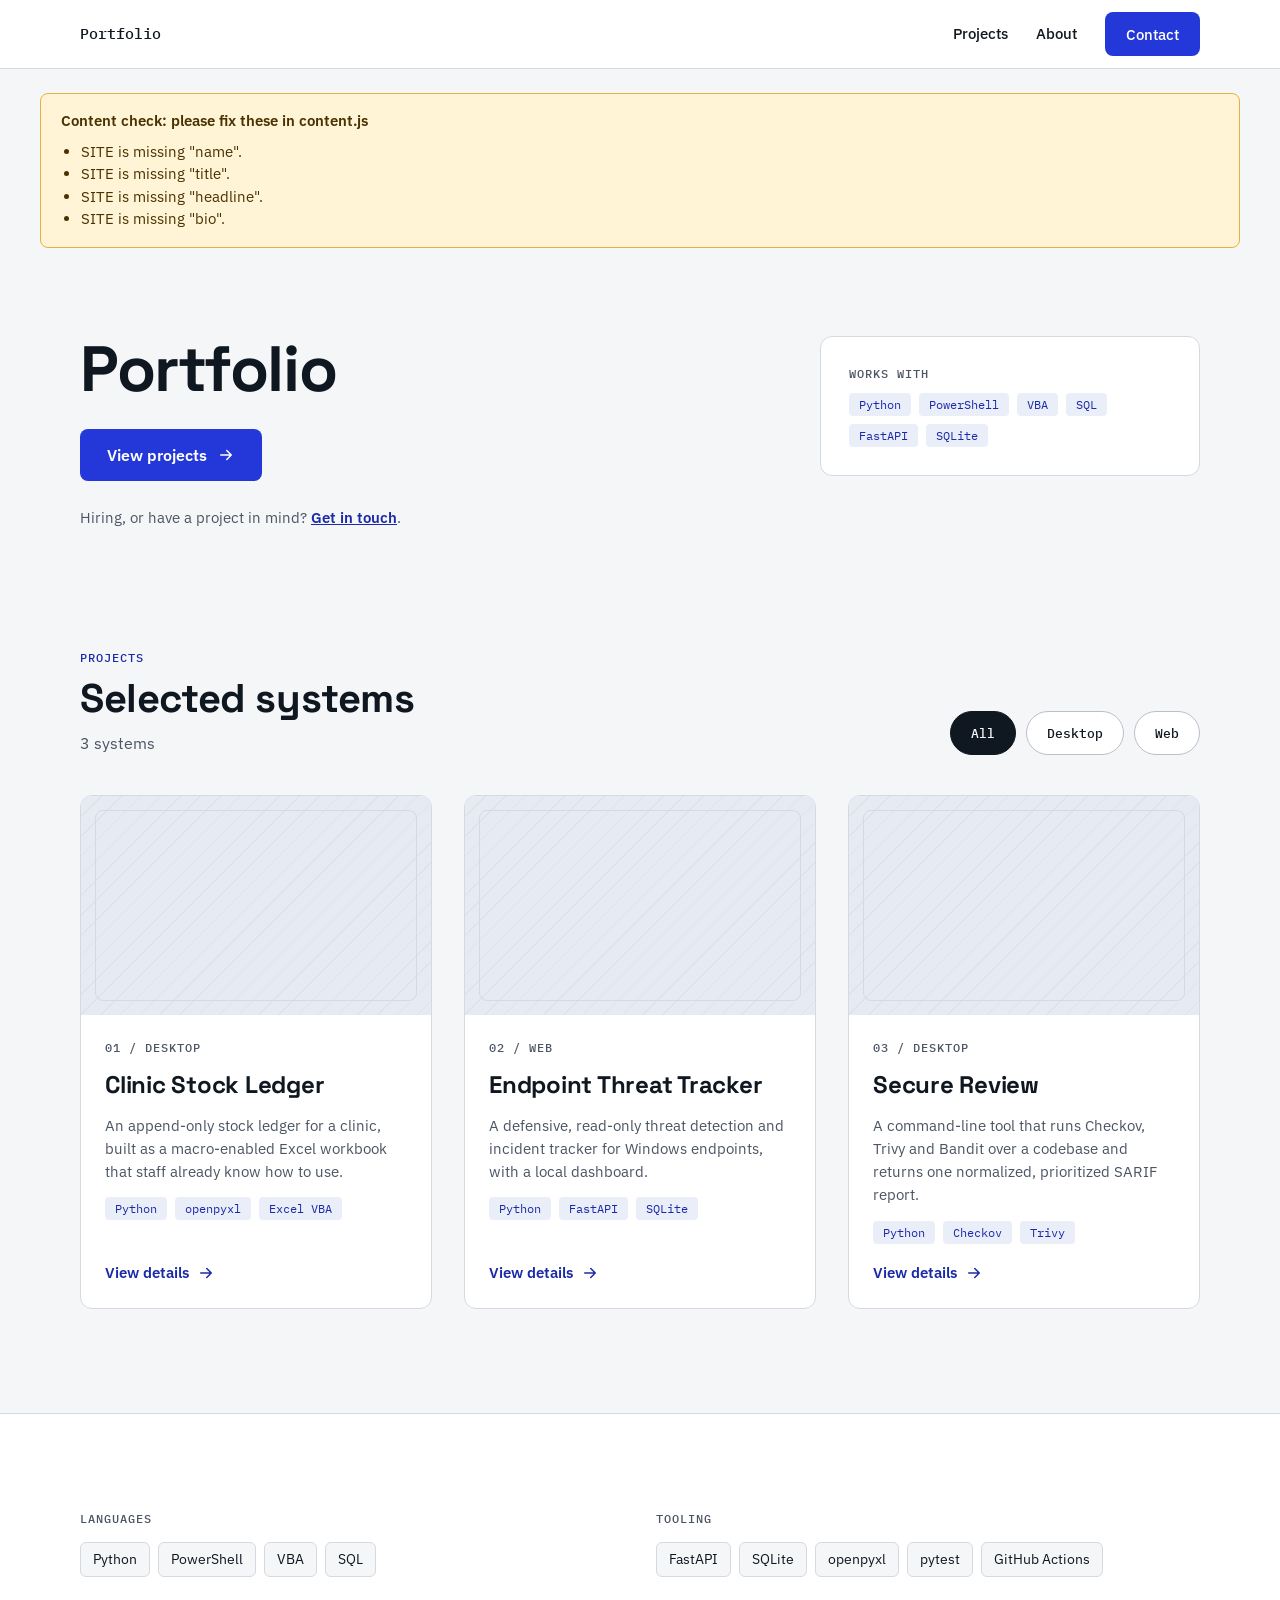
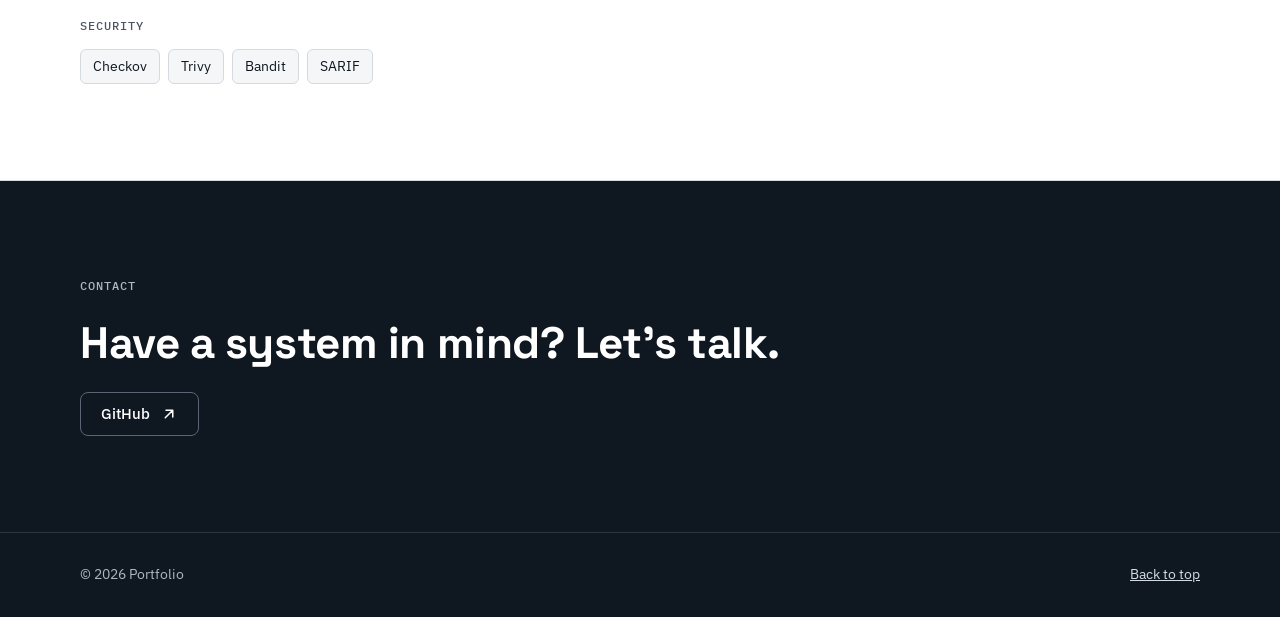
==== index.html @ 81c2e04c "Add portfolio site: plain HTML, CSS and JavaScript The site is a client-rendered shell over beginner" ====
<!doctype html>
<html lang="en">
<head>
<meta charset="utf-8">
<meta name="viewport" content="width=device-width, initial-scale=1">
<!-- The lines between build:meta are rewritten by `node build.js` from content.js
     (title, description, canonical, share tags). Everything else in this file is yours.
     You do not need to edit these by hand unless you never run the build. -->
<!-- build:meta -->
<title>Portfolio</title>
<meta name="description" content="Portfolio of software systems.">
<link rel="canonical" href="https://sketch-debug.github.io/portfolio/">
<meta property="og:type" content="website">
<meta property="og:title" content="Portfolio">
<meta property="og:description" content="Portfolio of software systems.">
<meta property="og:url" content="https://sketch-debug.github.io/portfolio/">
<meta property="og:image" content="https://sketch-debug.github.io/portfolio/images/share.png">
<meta property="og:image:width" content="1200">
<meta property="og:image:height" content="630">
<meta property="og:image:alt" content="Portfolio share image">
<meta name="twitter:card" content="summary_large_image">
<!-- /build:meta -->
<meta name="theme-color" content="#2438D9">

<!-- Favicon: drawn inline as SVG, so there is no extra file to load or lose. -->
<link rel="icon" href="data:image/svg+xml,%3Csvg xmlns='http://www.w3.org/2000/svg' viewBox='0 0 32 32'%3E%3Crect width='32' height='32' rx='7' fill='%230F1720'/%3E%3Crect x='8' y='17' width='4' height='7' rx='1' fill='%232438D9'/%3E%3Crect x='14' y='12' width='4' height='12' rx='1' fill='%23FFFFFF'/%3E%3Crect x='20' y='8' width='4' height='16' rx='1' fill='%235B6CFF'/%3E%3C/svg%3E">

<link rel="preload" href="fonts/ibm-plex-sans.woff2" as="font" type="font/woff2" crossorigin>
<link rel="preload" href="fonts/space-grotesk.woff2" as="font" type="font/woff2" crossorigin>
<link rel="stylesheet" href="fonts.css">
<link rel="stylesheet" href="style.css">
</head>
<body>

<div id="app"></div>

<noscript>
  <div class="fatal">
    <h1>This site needs JavaScript</h1>
    <p>Please turn on JavaScript in your browser to see this portfolio.</p>
  </div>
</noscript>

<!-- If content.js has a typo (a missing comma or quote), show a friendly message instead of a blank page. -->
<script>
window.addEventListener('error', function (e) {
  var file = String(e.filename || '');
  if (file.indexOf('content.js') !== -1) {
    document.getElementById('app').innerHTML =
      '<div class="fatal"><h1>There is a typo in content.js</h1>' +
      '<p>The page could not read your content file. Open content.js and look near the last thing you changed. ' +
      'The usual causes are a missing comma at the end of a line, a missing quote mark, or a quote mark inside your text. ' +
      'See "If something breaks" in README.md.</p>' +
      '<p class="fatal__detail">' + String(e.message || '').replace(/</g, '&lt;') + '</p></div>';
  }
});
</script>

<script src="content.js"></script>
<script src="live.js"></script>
<script src="app.js"></script>
</body>
</html>
---- fonts.css ----
/* The fonts live in the fonts/ folder, so the site loads nothing from Google.
   Files: IBM Plex Sans (variable, 400-600), Space Grotesk (variable, 500-700),
   IBM Plex Mono (400 and 500). All are free (SIL Open Font License).
   URLs are relative to this file, so they also work from projects/<id>/ pages. */

@font-face {
  font-family: 'IBM Plex Sans';
  font-style: normal;
  font-weight: 400 600;
  font-display: swap;
  src: url('fonts/ibm-plex-sans.woff2') format('woff2');
}

@font-face {
  font-family: 'Space Grotesk';
  font-style: normal;
  font-weight: 500 700;
  font-display: swap;
  src: url('fonts/space-grotesk.woff2') format('woff2');
}

@font-face {
  font-family: 'IBM Plex Mono';
  font-style: normal;
  font-weight: 400;
  font-display: swap;
  src: url('fonts/ibm-plex-mono-400.woff2') format('woff2');
}

@font-face {
  font-family: 'IBM Plex Mono';
  font-style: normal;
  font-weight: 500;
  font-display: swap;
  src: url('fonts/ibm-plex-mono-500.woff2') format('woff2');
}
---- style.css ----
/* You do not need to edit this file. Colors and sizes live at the top (":root"). */

:root {
  --bg: #F5F6F8;
  --surface: #FFFFFF;
  --ink: #0F1720;
  --muted: #4B5563;
  --line: #D5D9E0;
  --line-strong: #B9C0CC;
  --tint: #E6EAF3;
  --band: #ECEFF5;
  --chip: #EAEEF9;
  --chip-ink: #1B2AA8;
  --link: #1B2AA8;
  --dark: #0F1720;
  --accent: #2438D9;
  --hatch: rgba(15, 23, 32, .04);
  --ok: #1A7F4B;
  --warn: #B45309;
  --radius: 12px;
  --mono: 'IBM Plex Mono', ui-monospace, 'SF Mono', Consolas, monospace;
  --display: 'Space Grotesk', 'IBM Plex Sans', system-ui, sans-serif;
}

@media (prefers-color-scheme: dark) {
  :root {
    --bg: #0B1118;
    --surface: #131C26;
    --ink: #F2F5F9;
    --muted: #AEB7C4;
    --line: #2B3644;
    --line-strong: #4A586A;
    --tint: #1B2633;
    --band: #101821;
    --chip: #1C2740;
    --chip-ink: #B8C5FF;
    --link: #B8C5FF;
    --dark: #05090E;
    --hatch: rgba(255, 255, 255, .04);
    --ok: #4CC38A;
    --warn: #F0A04B;
  }
}

* { box-sizing: border-box; }
html { scroll-behavior: smooth; }
@media (prefers-reduced-motion: reduce) { html { scroll-behavior: auto; } }

body {
  margin: 0;
  background: var(--bg);
  color: var(--ink);
  font-family: 'IBM Plex Sans', system-ui, -apple-system, 'Segoe UI', Roboto, sans-serif;
  font-size: 16px;
  line-height: 1.5;
  -webkit-font-smoothing: antialiased;
}

img { max-width: 100%; }
h1, h2, h3, p, figure, blockquote { margin: 0; }
/* A long unbroken name (a repo slug, a tool title) must wrap instead of pushing
   the page sideways on a phone. Same reason .email and .tile strong do this. */
h1, h2, h3, .card h3 { overflow-wrap: anywhere; }
a { color: var(--link); }
main:focus { outline: none; }
:focus-visible { outline: 3px solid var(--accent); outline-offset: 3px; border-radius: 4px; }
/* On the dark page the indigo ring is only 2.4:1 against the background, so it is
   easy to lose. The lighter link colour is 11:1 there and still on-brand. */
@media (prefers-color-scheme: dark) { :focus-visible { outline-color: var(--link); } }

.wrap { max-width: 1200px; margin: 0 auto; padding-left: 40px; padding-right: 40px; width: 100%; }
.muted { color: var(--muted); }

.label {
  font-family: var(--mono);
  font-size: 12px;
  font-weight: 500;
  letter-spacing: 0.08em;
  text-transform: uppercase;
  color: var(--muted);
}
.label--accent { color: var(--link); }

.skip {
  position: absolute; left: -9999px; top: 8px;
  background: var(--surface); color: var(--ink); padding: 10px 16px; border-radius: 8px; z-index: 100;
}
.skip:focus { left: 8px; }

/* ---------- Buttons ---------- */
.btn {
  display: inline-flex; align-items: center; justify-content: center; gap: 10px;
  min-height: 52px; padding: 0 26px;
  font: 600 16px 'IBM Plex Sans', system-ui, sans-serif;
  border: 1px solid transparent; border-radius: 8px;
  text-decoration: none; cursor: pointer;
}
.btn--primary { background: var(--accent); color: #FFFFFF; }
.btn--primary:hover { filter: brightness(1.12); }
.btn--secondary { background: var(--surface); color: var(--ink); border-color: var(--line-strong); }
.btn--secondary:hover { border-color: var(--ink); }
.btn--sm { min-height: 44px; padding: 0 20px; font-size: 15px; font-weight: 500; }
.btn--white { background: #FFFFFF; color: #0F1720; }
.btn--white:hover { background: #E6EAF3; }
.btn--outline-dark { background: transparent; color: #FFFFFF; border-color: #5A6677; min-height: 44px; font-size: 15px; font-weight: 500; padding: 0 20px; }
.btn--outline-dark:hover { border-color: #FFFFFF; }
.btn.is-disabled { opacity: 0.55; cursor: not-allowed; border-style: dashed; border-color: var(--line-strong); background: transparent; color: var(--muted); }
.btn--outline-dark.is-disabled { color: #AEB7C4; border-color: #5A6677; }

/* ---------- Header ---------- */
.site-header { position: sticky; top: 0; z-index: 20; background: var(--surface); border-bottom: 1px solid var(--line); }
.bar { display: flex; align-items: center; justify-content: space-between; gap: 16px; padding-top: 12px; padding-bottom: 12px; position: relative; }
.brand {
  display: inline-flex; align-items: center; min-height: 44px;
  font-family: var(--mono); font-weight: 500; font-size: 15px; color: var(--ink); text-decoration: none;
}
#site-nav { display: flex; align-items: center; gap: 28px; }
.nav-link { display: inline-flex; align-items: center; gap: 8px; min-height: 44px; font-size: 15px; font-weight: 500; color: var(--ink); text-decoration: none; }
.nav-link:hover { color: var(--link); }
.menu-btn {
  display: none; align-items: center; justify-content: center;
  width: 44px; height: 44px; background: var(--surface); color: var(--ink);
  border: 1px solid var(--line-strong); border-radius: 8px; cursor: pointer;
}

/* ---------- Hero ---------- */
.hero { display: flex; flex-wrap: wrap; align-items: center; gap: 56px; padding-top: 88px; padding-bottom: 96px; }
.hero__text { flex: 1 1 520px; min-width: 0; display: flex; flex-direction: column; gap: 26px; }
.eyebrow { font-family: var(--mono); font-size: 13px; font-weight: 500; letter-spacing: 0.08em; text-transform: uppercase; color: var(--link); }
.hero h1 { font-family: var(--display); font-weight: 700; font-size: clamp(38px, 6vw, 64px); line-height: 1.05; letter-spacing: -0.02em; }
.lead { max-width: 580px; font-size: 19px; line-height: 1.55; color: var(--muted); }
.actions { display: flex; flex-wrap: wrap; gap: 14px; }
.reply { font-size: 15px; color: var(--muted); }
.reply a { font-weight: 600; }
.avail { display: inline-flex; align-items: center; gap: 10px; align-self: flex-start; padding: 8px 14px; font-size: 14px; font-weight: 500; background: var(--surface); border: 1px solid var(--line); border-radius: 999px; }
.dot { width: 8px; height: 8px; border-radius: 50%; background: var(--muted); display: inline-block; flex: none; }
.dot--ok { background: var(--ok); }
.dot--warn { background: var(--warn); }
.hero__photo { flex: 1 1 320px; max-width: 440px; }
.hero__photo img { width: 100%; height: auto; display: block; border-radius: 16px; border: 1px solid var(--line); }

/* ---------- Sections ---------- */
.section { padding-top: 24px; padding-bottom: 104px; display: flex; flex-direction: column; gap: 40px; scroll-margin-top: 72px; }
.section__head { display: flex; flex-wrap: wrap; align-items: flex-end; justify-content: space-between; gap: 24px; }
.section__title { display: flex; flex-direction: column; gap: 10px; }
h2.big { font-family: var(--display); font-weight: 700; font-size: 40px; letter-spacing: -0.01em; line-height: 1.1; }

.filters { display: flex; flex-wrap: wrap; gap: 10px; }
.chip {
  min-height: 44px; padding: 0 20px;
  font: 500 13px var(--mono); color: var(--ink); background: var(--surface);
  border: 1px solid var(--line-strong); border-radius: 999px; cursor: pointer;
}
.chip:hover { border-color: var(--ink); }
.chip[aria-pressed="true"] { color: var(--bg); background: var(--ink); border-color: var(--ink); }

/* ---------- Cards ---------- */
.grid { display: grid; grid-template-columns: repeat(auto-fill, minmax(320px, 1fr)); gap: 32px; }
.card {
  display: flex; flex-direction: column; background: var(--surface);
  border: 1px solid var(--line); border-radius: var(--radius); overflow: hidden;
  color: inherit; text-decoration: none;
  transition: transform .15s ease, box-shadow .15s ease, border-color .15s ease;
}
.card:hover { border-color: var(--line-strong); transform: translateY(-3px); box-shadow: 0 10px 28px rgba(15, 23, 32, .10); }
@media (prefers-reduced-motion: reduce) { .card, .card:hover { transition: none; transform: none; } }
.card__body { display: flex; flex-direction: column; gap: 14px; padding: 24px; flex: 1; }
.card__meta { display: flex; align-items: center; justify-content: space-between; gap: 12px; }
.card h3 { font-family: var(--display); font-weight: 700; font-size: 24px; letter-spacing: -0.01em; line-height: 1.2; }
.card p { font-size: 15px; line-height: 1.55; color: var(--muted); }
.more { display: inline-flex; align-items: center; gap: 8px; margin-top: auto; padding-top: 4px; font-size: 15px; font-weight: 600; color: var(--link); }

.shot { position: relative; aspect-ratio: 16 / 10; background: var(--tint); overflow: hidden; display: flex; align-items: center; justify-content: center; }
.shot img { width: 100%; height: 100%; object-fit: cover; display: block; transition: transform .45s ease; }
.card:hover .shot img { transform: scale(1.03); }
@media (prefers-reduced-motion: reduce) { .shot img, .card:hover .shot img { transition: none; transform: none; } }

/* No picture yet: a quiet frame instead of an empty hole. The [ADD SCREENSHOT] prompt
   inside it only appears on your own computer (see shot() in app.js). */
.shot--empty { background-image: repeating-linear-gradient(135deg, var(--hatch) 0 1px, transparent 1px 14px); }
.shot--empty::after { content: ""; position: absolute; inset: 14px; border: 1px solid var(--line); border-radius: 8px; pointer-events: none; }
.shot__label { display: none; position: relative; padding: 7px 12px; font: 500 11px var(--mono); letter-spacing: .1em; text-transform: uppercase; color: var(--muted); background: var(--surface); border: 1px dashed var(--line-strong); border-radius: 6px; }
.shot--empty .shot__label { display: flex; }
.shot--round { border-radius: 16px; border: 1px solid var(--line); }

.status { display: inline-flex; align-items: center; gap: 8px; font-size: 13px; font-weight: 500; }
.tags { display: flex; flex-wrap: wrap; gap: 8px; }
.tag { padding: 4px 10px; font: 400 12px var(--mono); color: var(--chip-ink); background: var(--chip); border-radius: 4px; }
/* Live repository line. Filled in by live.js from GitHub; hidden while empty, so a
   private or unreachable repo leaves no gap and no broken text. */
.live { margin: 10px 0 0; font: 400 12px var(--mono); letter-spacing: .02em; color: var(--muted); }
.live:empty { display: none; }
/* "Source on GitHub" hides itself when GitHub reports the repository as private
   or deleted. live.js removes the attribute again once the repo is readable. */
[data-github-link][hidden] { display: none; }
.facts { display: flex; flex-direction: column; gap: 12px; padding: 14px 16px; background: var(--bg); border-radius: 8px; }
.facts div { display: flex; flex-direction: column; gap: 4px; }
.fact { font-size: 15px; font-weight: 500; line-height: 1.45; color: var(--ink); }
.fact--muted { font-size: 14px; font-weight: 400; color: var(--muted); }

.empty { padding: 40px; text-align: center; color: var(--muted); border: 1px dashed var(--line-strong); border-radius: var(--radius); }

/* ---------- Proof ---------- */
.band { background: var(--band); border-top: 1px solid var(--line); }
.band .section { padding-top: 96px; padding-bottom: 96px; }
.quotes { display: flex; flex-wrap: wrap; gap: 24px; }
.quote { flex: 1 1 300px; display: flex; flex-direction: column; justify-content: space-between; gap: 24px; padding: 28px; background: var(--surface); border: 1px solid var(--line); border-radius: var(--radius); }
.quote blockquote { font-size: 17px; line-height: 1.6; }
.quote figcaption { display: flex; flex-direction: column; gap: 2px; }
.quote figcaption strong { font-size: 15px; }
.quote figcaption span { font-size: 14px; color: var(--muted); }
.pills { display: flex; flex-wrap: wrap; align-items: center; gap: 12px; }
.pill { padding: 8px 16px; font: 400 13px var(--mono); background: var(--surface); border: 1px solid var(--line-strong); border-radius: 999px; }

/* ---------- About ---------- */
.about { background: var(--surface); border-top: 1px solid var(--line); border-bottom: 1px solid var(--line); }
.about .section { padding-top: 96px; padding-bottom: 96px; flex-direction: row; flex-wrap: wrap; gap: 64px; }
.about__text { flex: 1 1 340px; min-width: 0; display: flex; flex-direction: column; gap: 20px; }
.about__text p.body { font-size: 17px; line-height: 1.65; color: var(--muted); }
.skills { flex: 1.4 1 480px; min-width: 0; display: grid; grid-template-columns: repeat(2, minmax(0, 1fr)); gap: 40px 32px; align-content: start; }
.skillgroup { display: flex; flex-direction: column; gap: 14px; }
.skillgroup div { display: flex; flex-wrap: wrap; gap: 8px; }
.skill { padding: 6px 12px; font-size: 14px; background: var(--bg); border: 1px solid var(--line); border-radius: 6px; }

/* ---------- Contact ---------- */
.contact { background: var(--dark); color: #FFFFFF; scroll-margin-top: 72px; }
/* The nav scrolls to these ids, which sit on the outer band: without this the band's
   top lands under the sticky header and its first line is hidden. */
#projects, #proof, #about, #contact, #main { scroll-margin-top: 72px; }
.contact .wrap { padding-top: 96px; padding-bottom: 96px; display: flex; flex-wrap: wrap; gap: 64px; }
.contact__text { flex: 1 1 380px; min-width: 0; display: flex; flex-direction: column; gap: 24px; }
.contact h2 { font-family: var(--display); font-weight: 700; font-size: 44px; line-height: 1.1; letter-spacing: -0.01em; }
.contact .label { color: #AEB7C4; }
.contact a { color: #FFFFFF; }
.contact :focus-visible { outline-color: #FFFFFF; }
.email { font: 400 20px var(--mono); color: #FFFFFF; overflow-wrap: anywhere; }
.contact__links { display: flex; flex-wrap: wrap; gap: 12px; }
.contact__note { font-size: 15px; color: #D5DBE4; }
.form { flex: 1 1 400px; min-width: 0; display: flex; flex-direction: column; gap: 20px; padding: 32px; background: #18222E; border: 1px solid #2B3644; border-radius: var(--radius); }
.form div { display: flex; flex-direction: column; gap: 8px; }
.form label { font-size: 14px; font-weight: 500; color: #D5DBE4; }
.form input, .form textarea { font: 400 16px 'IBM Plex Sans', system-ui, sans-serif; color: #FFFFFF; background: #0F1720; border: 1px solid #5A6677; border-radius: 8px; padding: 12px 14px; }
.form input { height: 48px; }
.form textarea { resize: vertical; }
.trap { position: absolute; left: -9999px; width: 1px; height: 1px; overflow: hidden; }
.form__done { padding: 10px 0; font-size: 17px; font-weight: 500; color: #FFFFFF; }
.form__note { font-size: 15px; color: #D5DBE4; }
.form__error { font-size: 15px; color: #FFC9B8; }
.form__error a { color: #FFFFFF; }

.footer { background: var(--dark); border-top: 1px solid #2B3644; color: #AEB7C4; font-size: 14px; }
.footer .wrap { display: flex; flex-wrap: wrap; align-items: center; justify-content: space-between; gap: 16px; padding-top: 20px; padding-bottom: 20px; }
.footer a { color: #D5DBE4; display: inline-flex; align-items: center; min-height: 44px; }

/* ---------- Hero side card (used when there is no photo) ---------- */
.hero__side { flex: 0 1 380px; max-width: 420px; min-width: 0; align-self: flex-start; }
.hero__card { gap: 22px; border-color: var(--line-strong); }
.hero__card > div { display: flex; flex-direction: column; gap: 10px; }
.hero__avail { display: flex; align-items: center; gap: 10px; font-size: 15px; font-weight: 500; }

/* ---------- Project page ---------- */
.project { padding-top: 32px; padding-bottom: 96px; display: flex; flex-direction: column; gap: 32px; }
.crumb { display: inline-flex; align-items: center; gap: 8px; align-self: flex-start; min-height: 44px; font-size: 15px; font-weight: 500; color: var(--link); text-decoration: none; }
.pagehead { display: flex; flex-wrap: wrap; align-items: flex-end; justify-content: space-between; gap: 32px; }
.pagehead__text { flex: 1 1 520px; min-width: 0; display: flex; flex-direction: column; gap: 18px; }
.pagehead__meta { display: flex; align-items: center; gap: 16px; }
.pagehead h1 { font-family: var(--display); font-weight: 700; font-size: clamp(34px, 5.5vw, 56px); line-height: 1.05; letter-spacing: -0.02em; }
.pagehead .lead { font-size: 20px; max-width: 660px; }
.strip { display: flex; flex-wrap: wrap; background: var(--surface); border: 1px solid var(--line); border-radius: var(--radius); }
.strip { align-self: flex-start; }
.strip div { flex: 1 1 200px; display: flex; flex-direction: column; gap: 6px; padding: 22px 28px; }
.strip div:only-child { flex: 0 0 auto; }
.strip span.v { font-size: 16px; font-weight: 500; }
.glance { display: flex; flex-direction: column; gap: 16px; }
.glance__row { display: flex; flex-wrap: wrap; gap: 20px; }
.glance__item { flex: 1 1 260px; display: flex; flex-direction: column; gap: 10px; padding: 24px 28px; background: var(--surface); border: 1px solid var(--line); border-radius: var(--radius); }
.glance__item p { font-size: 17px; line-height: 1.5; }
.glance__item--result { background: var(--chip); border-color: var(--line-strong); }
.glance__item--result p { font-weight: 500; }
.layout { display: flex; flex-wrap: wrap; align-items: flex-start; gap: 64px; padding-top: 40px; }
.layout__main { flex: 1 1 600px; min-width: 0; display: flex; flex-direction: column; gap: 64px; }
.layout__side { flex: 1 1 300px; max-width: 380px; min-width: 0; }
.block { display: flex; flex-direction: column; gap: 24px; }
.block h2 { font-family: var(--display); font-weight: 700; font-size: 30px; letter-spacing: -0.01em; }
.features { display: flex; flex-direction: column; }
.feature { display: flex; gap: 24px; padding: 22px 0; border-top: 1px solid var(--line); }
.feature:last-child { border-bottom: 1px solid var(--line); }
.feature .num { padding-top: 3px; font: 500 14px var(--mono); color: var(--link); }
.feature h3 { font-size: 19px; font-weight: 600; }
.feature p { margin-top: 6px; font-size: 16px; line-height: 1.55; color: var(--muted); }
.pairs { display: flex; flex-direction: column; gap: 20px; }
.pair { display: flex; flex-wrap: wrap; gap: 20px; }
.pair div { flex: 1 1 280px; display: flex; flex-direction: column; gap: 12px; padding: 28px; background: var(--surface); border: 1px solid var(--line); border-radius: var(--radius); }
.pair p { font-size: 16px; line-height: 1.6; }
.tiles { display: flex; flex-wrap: wrap; gap: 20px; }
.tile { flex: 1 1 160px; display: flex; flex-direction: column; gap: 8px; padding: 24px; background: var(--surface); border: 1px solid var(--line); border-radius: var(--radius); }
.tile strong { font: 500 32px var(--mono); overflow-wrap: anywhere; }
.tile span { font-size: 14px; line-height: 1.4; color: var(--muted); }
.gallery { display: grid; grid-template-columns: repeat(auto-fill, minmax(260px, 1fr)); gap: 20px; }
.gallery .shot { border-radius: 10px; border: 1px solid var(--line); }
.sidecard { display: flex; flex-direction: column; gap: 14px; padding: 28px; background: var(--surface); border: 1px solid var(--line); border-radius: var(--radius); }
.cta { background: var(--dark); color: #FFFFFF; }
.cta .wrap { padding-top: 64px; padding-bottom: 64px; display: flex; flex-wrap: wrap; align-items: center; justify-content: space-between; align-content: center; gap: 32px; }
.cta .wrap > div { flex: 1 1 420px; display: flex; flex-direction: column; gap: 12px; }
.cta h2 { font-family: var(--display); font-weight: 700; font-size: 36px; line-height: 1.1; letter-spacing: -0.01em; }
.cta p { font-size: 17px; line-height: 1.55; color: #D5DBE4; }
.next { background: var(--surface); border-top: 1px solid var(--line); }
.next .wrap { padding-top: 56px; padding-bottom: 56px; }
.next a { display: flex; flex-wrap: wrap; align-items: center; justify-content: space-between; gap: 16px; padding: 28px 32px; background: var(--bg); border: 1px solid var(--line); border-radius: var(--radius); color: var(--ink); text-decoration: none; }
.next a:hover { border-color: var(--line-strong); }
.next strong { display: block; margin-top: 6px; font-family: var(--display); font-size: 26px; }
.pager { display: grid; grid-template-columns: repeat(auto-fit, minmax(240px, 1fr)); gap: 16px; }
.pager a { display: flex; flex-wrap: wrap; align-items: center; justify-content: space-between; gap: 12px; padding: 24px 26px; background: var(--bg); border: 1px solid var(--line); border-radius: var(--radius); color: var(--ink); text-decoration: none; }
.pager a:hover { border-color: var(--line-strong); }
.pager strong { display: block; margin-top: 6px; font-family: var(--display); font-size: 22px; line-height: 1.2; }
.pager .pager--next { text-align: right; }
.pager .pager--next svg { margin-left: auto; }
.copybtn { display: inline-flex; align-items: center; justify-content: center; gap: 8px; min-height: 44px; padding: 0 18px; font: 500 14px var(--mono); color: var(--ink); background: var(--surface); border: 1px solid var(--line-strong); border-radius: 8px; cursor: pointer; }
.copybtn:hover { border-color: var(--ink); }
.copybtn[data-copied="true"] { color: var(--ok); border-color: var(--ok); }

/* ---------- Messages ---------- */
.sr-only { position: absolute; width: 1px; height: 1px; padding: 0; margin: -1px; overflow: hidden; clip: rect(0 0 0 0); white-space: nowrap; border: 0; }

/* Only shown by app.js on file:// or localhost. Never on the live site. */
.devbar { width: calc(100% - 80px); max-width: 1200px; margin: 16px auto 0; padding: 12px 18px; display: flex; flex-wrap: wrap; align-items: baseline; gap: 4px 10px; font: 400 13px var(--mono); color: var(--ink); background: var(--tint); border: 1px dashed var(--line-strong); border-radius: 8px; }
.devbar strong { font-weight: 500; }
.devbar span { color: var(--muted); }

.check { margin: 24px auto 0; max-width: 1200px; padding: 16px 20px; font-size: 15px; background: #FFF4D6; color: #4A3200; border: 1px solid #E3B341; border-radius: 8px; width: calc(100% - 80px); }
.check ul { margin: 8px 0 0; padding-left: 20px; }
.fatal { max-width: 640px; margin: 80px auto; padding: 0 24px; display: flex; flex-direction: column; gap: 16px; font-family: system-ui, sans-serif; }
.fatal h1 { font-size: 28px; }
.fatal__detail { font-family: monospace; font-size: 13px; color: #6B7280; }

/* ---------- Phones and small screens ---------- */
@media (max-width: 760px) {
  .wrap { padding-left: 20px; padding-right: 20px; }
  .check { width: calc(100% - 40px); }
  .devbar { width: calc(100% - 40px); }
  .menu-btn { display: inline-flex; }
  #site-nav {
    display: none; position: absolute; top: 100%; left: 0; right: 0;
    flex-direction: column; align-items: stretch; gap: 0;
    padding: 4px 20px 20px; background: var(--surface); border-bottom: 1px solid var(--line);
  }
  .site-header.is-open #site-nav { display: flex; }
  #site-nav .nav-link { min-height: 52px; font-size: 17px; border-bottom: 1px solid var(--line); }
  #site-nav .btn { margin-top: 16px; min-height: 52px; font-size: 16px; font-weight: 600; }
  .hero { padding-top: 40px; padding-bottom: 48px; gap: 36px; }
  .lead { font-size: 17px; }
  .actions .btn { flex: 1 1 100%; }
  .section { padding-bottom: 56px; gap: 24px; }
  h2.big { font-size: 30px; }
  .band .section, .about .section { padding-top: 56px; padding-bottom: 56px; }
  .about .section { gap: 40px; }
  .contact .wrap { padding-top: 56px; padding-bottom: 56px; gap: 40px; }
  .contact h2 { font-size: 32px; }
  .form { padding: 24px; }
  .layout { gap: 40px; padding-top: 24px; }
  .layout__main { gap: 48px; }
  .filters { flex-wrap: nowrap; overflow-x: auto; padding-bottom: 4px; width: 100%; }
  .chip { flex: none; }
  .grid { grid-template-columns: minmax(0, 1fr); }
  .skills { gap: 32px 20px; }
  .cta .wrap { padding-top: 48px; padding-bottom: 48px; }
  .cta h2 { font-size: 28px; }
  .hero__side { flex: 1 1 100%; max-width: none; }
  .pager { grid-template-columns: minmax(0, 1fr); }
  .pager .pager--next { text-align: left; }
}

/* ---------- Printing (paper or Save as PDF) ---------- */
@media print {
  /* Paper is white whatever the screen is set to, so the dark-mode colours must
     not survive into print: light grey text on white would be near invisible. */
  :root {
    --bg: #FFFFFF; --surface: #FFFFFF; --band: #FFFFFF; --tint: #FFFFFF; --chip: #FFFFFF;
    --ink: #000000; --muted: #333333; --link: #000000; --chip-ink: #000000;
    --line: #999999; --line-strong: #666666; --ok: #1A7F4B; --warn: #B45309;
  }
  body { background: #FFFFFF; color: #000000; font-size: 12pt; }
  .site-header, .skip, .devbar, .check, .filters, .form, .copybtn, .actions, .cta, .next, .pager,
  .menu-btn, .footer a, .shot__label, .reply { display: none !important; }
  .hero { padding-top: 0; padding-bottom: 24px; gap: 24px; }
  .hero h1 { font-size: 26pt; }
  .section, .band .section, .about .section { padding-top: 16px; padding-bottom: 16px; gap: 16px; }
  .contact, .footer { background: #FFFFFF; color: #000000; border-top: 1px solid #999999; }
  .contact h2, .contact .label, .contact a, .email, .footer, .footer a { color: #000000; }
  .contact .wrap { padding-top: 16px; padding-bottom: 16px; gap: 16px; }
  .card, .quote, .glance__item, .pair div, .tile, .sidecard, .strip, .pager a {
    border: 1px solid #999999; box-shadow: none; break-inside: avoid; page-break-inside: avoid;
  }
  .card:hover { transform: none; }
  .grid { grid-template-columns: repeat(2, minmax(0, 1fr)); gap: 12px; }
  .block, .feature { break-inside: avoid; page-break-inside: avoid; }
  a[href^="http"]::after { content: " (" attr(href) ")"; font-size: 9pt; color: #333333; }
  .brand::after, .crumb::after { content: none; }
}
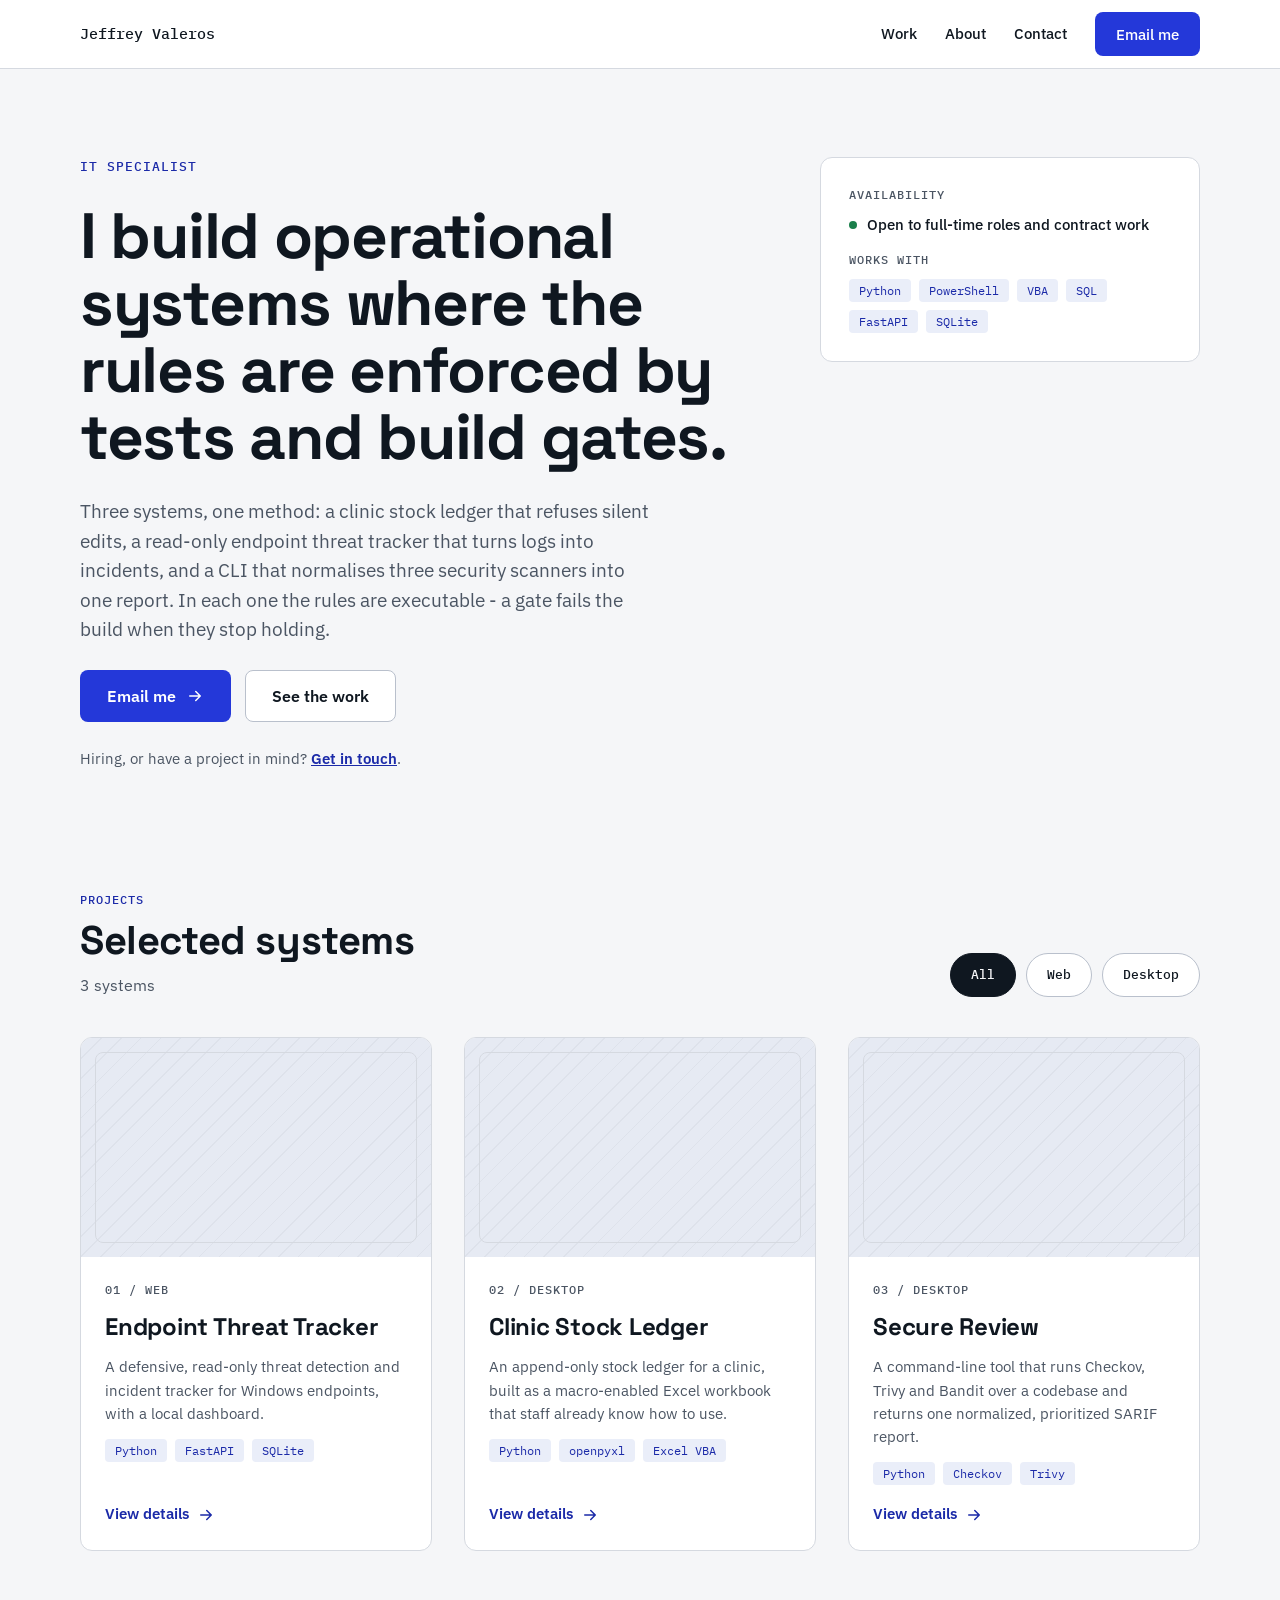
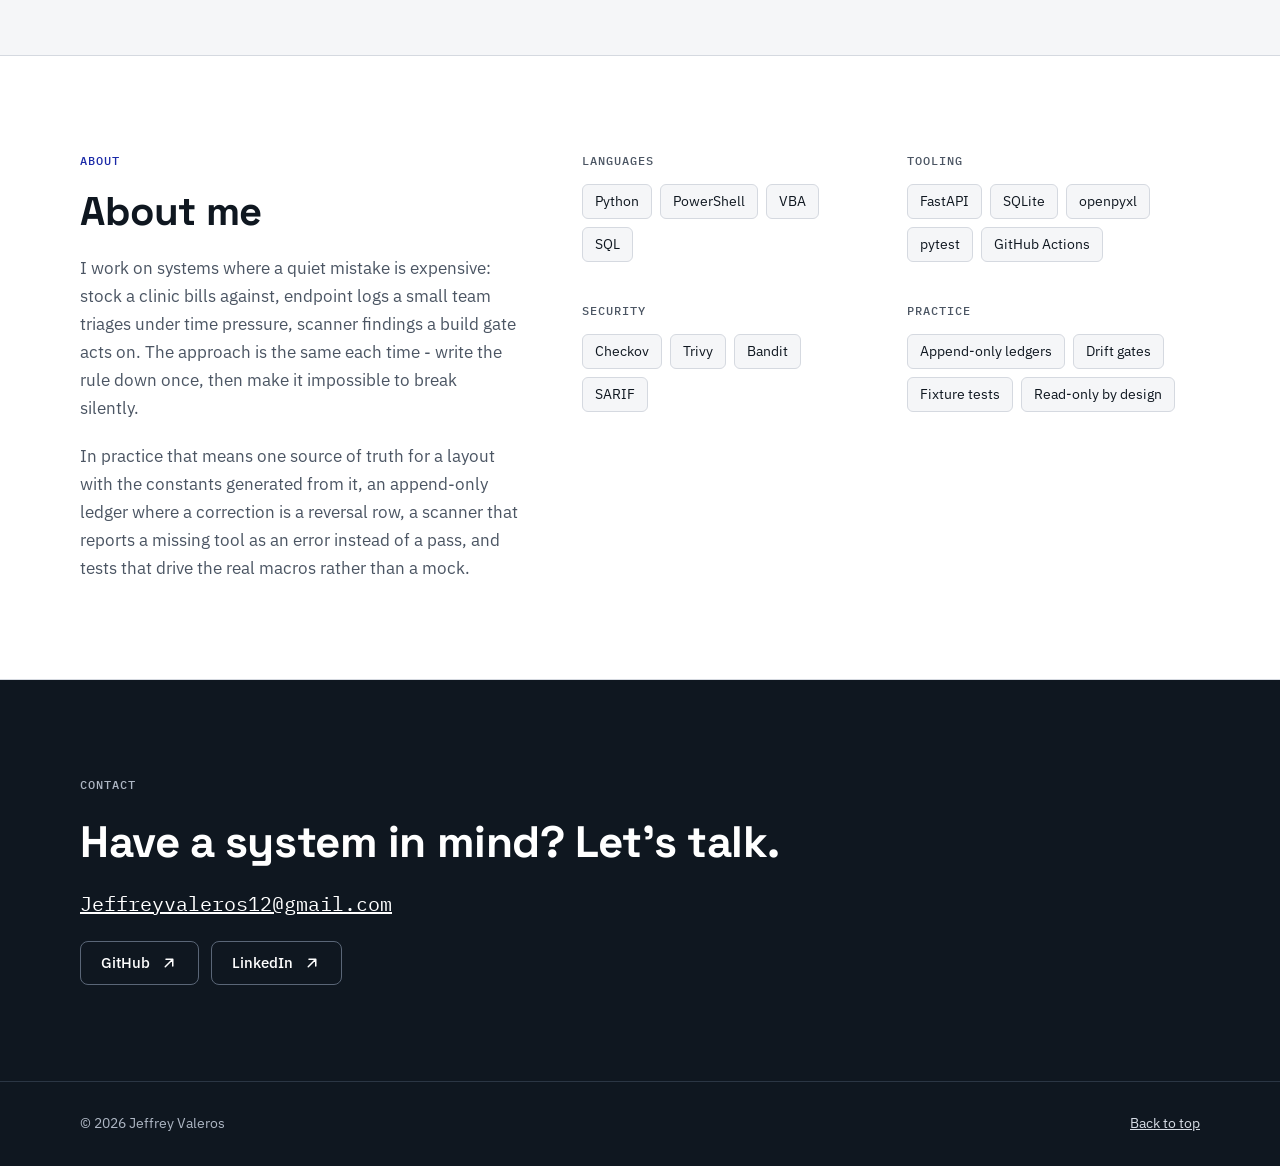
==== commit d27627fb: "Add real content, case-study structure and standing pages Fill in the identity copy and reorder syst" ====
--- a/index.html
+++ b/index.html
@@ -7,17 +7,17 @@
      (title, description, canonical, share tags). Everything else in this file is yours.
      You do not need to edit these by hand unless you never run the build. -->
 <!-- build:meta -->
-<title>Portfolio</title>
-<meta name="description" content="Portfolio of software systems.">
+<title>Jeffrey Valeros | IT Specialist</title>
+<meta name="description" content="I build operational systems where the rules are enforced by tests and build gates. Three systems, one method: a clinic stock ledger that refuses silent edits, a read-only endpoint threat tracker that turns logs into incidents, and a CLI that normalises three security scanners into one report. In each one the rules are executable - a gate fails the build when they stop holding.">
 <link rel="canonical" href="https://sketch-debug.github.io/portfolio/">
 <meta property="og:type" content="website">
-<meta property="og:title" content="Portfolio">
-<meta property="og:description" content="Portfolio of software systems.">
+<meta property="og:title" content="Jeffrey Valeros | IT Specialist">
+<meta property="og:description" content="I build operational systems where the rules are enforced by tests and build gates. Three systems, one method: a clinic stock ledger that refuses silent edits, a read-only endpoint threat tracker that turns logs into incidents, and a CLI that normalises three security scanners into one report. In each one the rules are executable - a gate fails the build when they stop holding.">
 <meta property="og:url" content="https://sketch-debug.github.io/portfolio/">
 <meta property="og:image" content="https://sketch-debug.github.io/portfolio/images/share.png">
 <meta property="og:image:width" content="1200">
 <meta property="og:image:height" content="630">
-<meta property="og:image:alt" content="Portfolio share image">
+<meta property="og:image:alt" content="Jeffrey Valeros share image">
 <meta name="twitter:card" content="summary_large_image">
 <!-- /build:meta -->
 <meta name="theme-color" content="#2438D9">
--- a/style.css
+++ b/style.css
@@ -1,6 +1,7 @@
 /* You do not need to edit this file. Colors and sizes live at the top (":root"). */
 
 :root {
+  color-scheme: light dark;
   --bg: #F5F6F8;
   --surface: #FFFFFF;
   --ink: #0F1720;
@@ -282,6 +283,12 @@
 .layout__side { flex: 1 1 300px; max-width: 380px; min-width: 0; }
 .block { display: flex; flex-direction: column; gap: 24px; }
 .block h2 { font-family: var(--display); font-weight: 700; font-size: 30px; letter-spacing: -0.01em; }
+/* The "What I would change" paragraph: plain prose, same measure as the About text. */
+.block p.body { max-width: 62ch; font-size: 17px; line-height: 1.65; color: var(--muted); }
+
+/* The h1 of a standing page (About, Contact): same voice as the home hero, one step
+   smaller, so a generated page never looks like a different site. */
+.page-title { font-family: var(--display); font-weight: 700; font-size: clamp(34px, 5.5vw, 56px); line-height: 1.05; letter-spacing: -0.02em; }
 .features { display: flex; flex-direction: column; }
 .feature { display: flex; gap: 24px; padding: 22px 0; border-top: 1px solid var(--line); }
 .feature:last-child { border-bottom: 1px solid var(--line); }
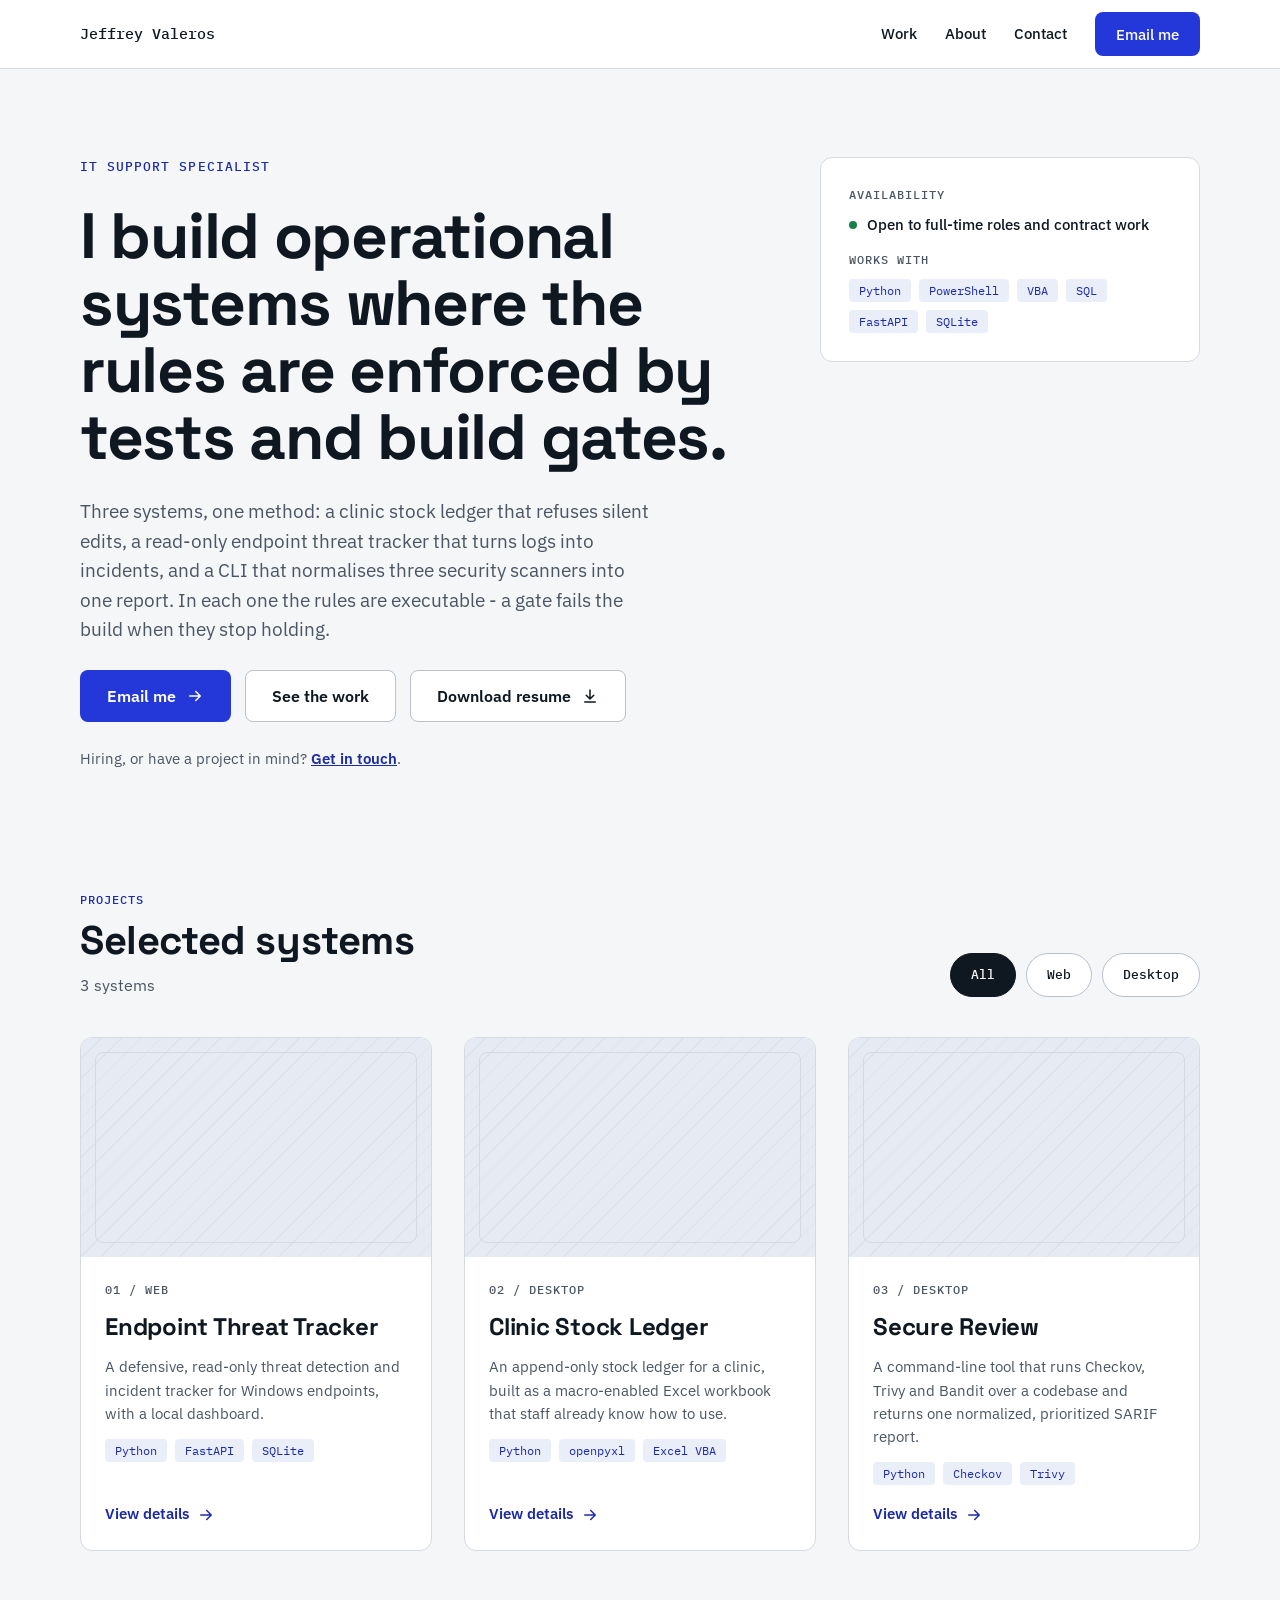
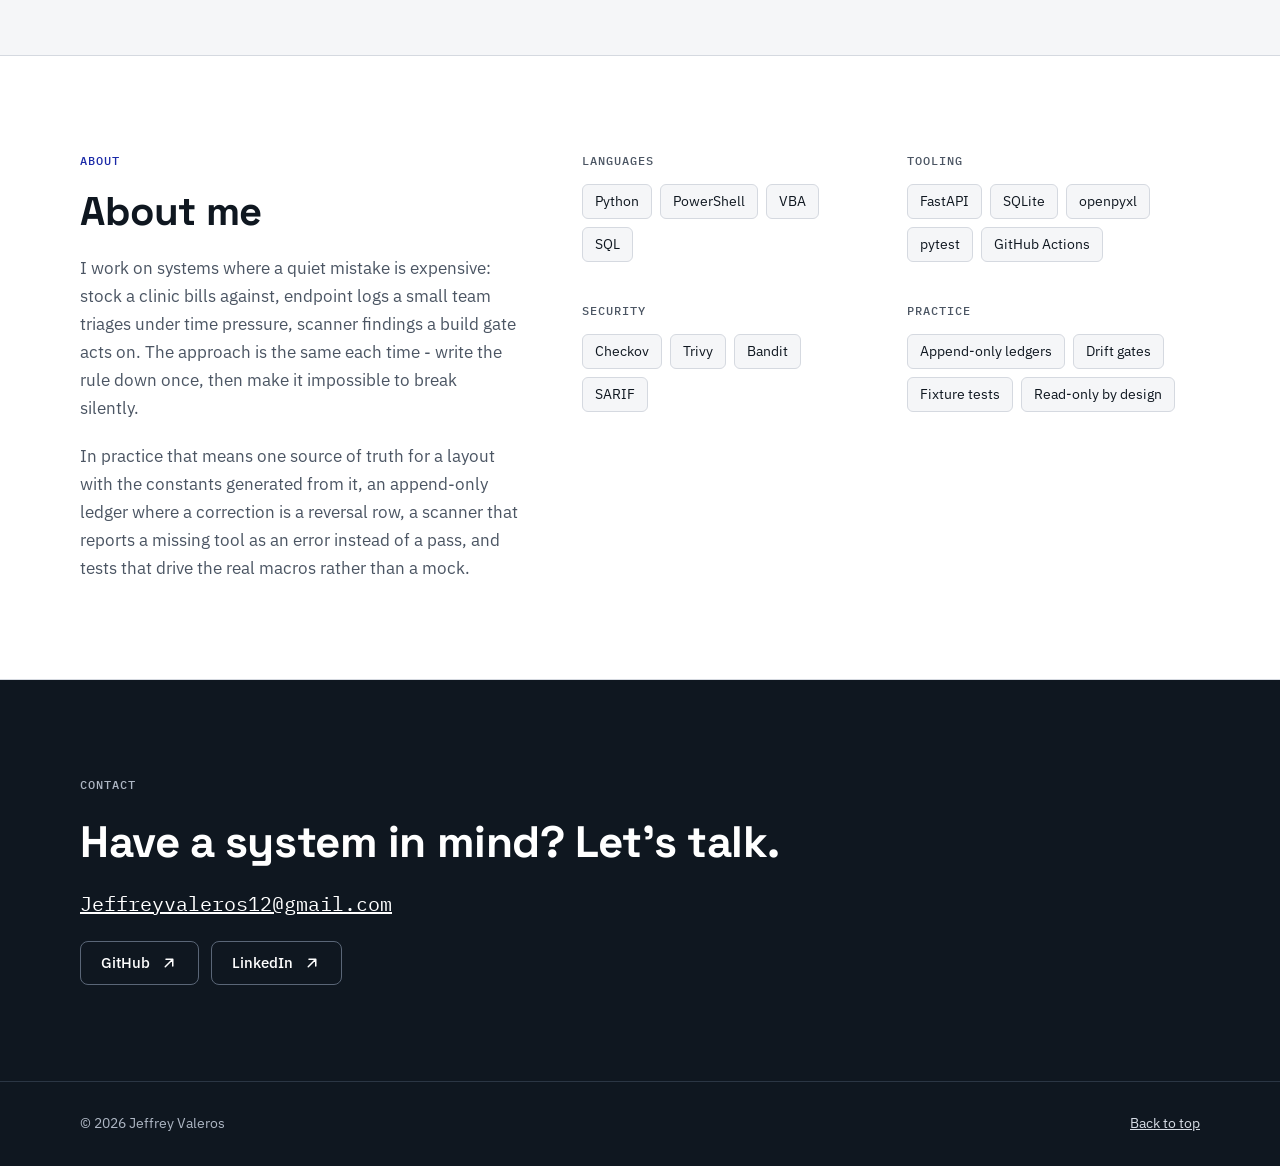
==== commit e7df8e7a: "Use IT Support Specialist as the title to match the resume The resume and the site disagreed, which " ====
--- a/index.html
+++ b/index.html
@@ -7,11 +7,11 @@
      (title, description, canonical, share tags). Everything else in this file is yours.
      You do not need to edit these by hand unless you never run the build. -->
 <!-- build:meta -->
-<title>Jeffrey Valeros | IT Specialist</title>
+<title>Jeffrey Valeros | IT Support Specialist</title>
 <meta name="description" content="I build operational systems where the rules are enforced by tests and build gates. Three systems, one method: a clinic stock ledger that refuses silent edits, a read-only endpoint threat tracker that turns logs into incidents, and a CLI that normalises three security scanners into one report. In each one the rules are executable - a gate fails the build when they stop holding.">
 <link rel="canonical" href="https://sketch-debug.github.io/portfolio/">
 <meta property="og:type" content="website">
-<meta property="og:title" content="Jeffrey Valeros | IT Specialist">
+<meta property="og:title" content="Jeffrey Valeros | IT Support Specialist">
 <meta property="og:description" content="I build operational systems where the rules are enforced by tests and build gates. Three systems, one method: a clinic stock ledger that refuses silent edits, a read-only endpoint threat tracker that turns logs into incidents, and a CLI that normalises three security scanners into one report. In each one the rules are executable - a gate fails the build when they stop holding.">
 <meta property="og:url" content="https://sketch-debug.github.io/portfolio/">
 <meta property="og:image" content="https://sketch-debug.github.io/portfolio/images/share.png">
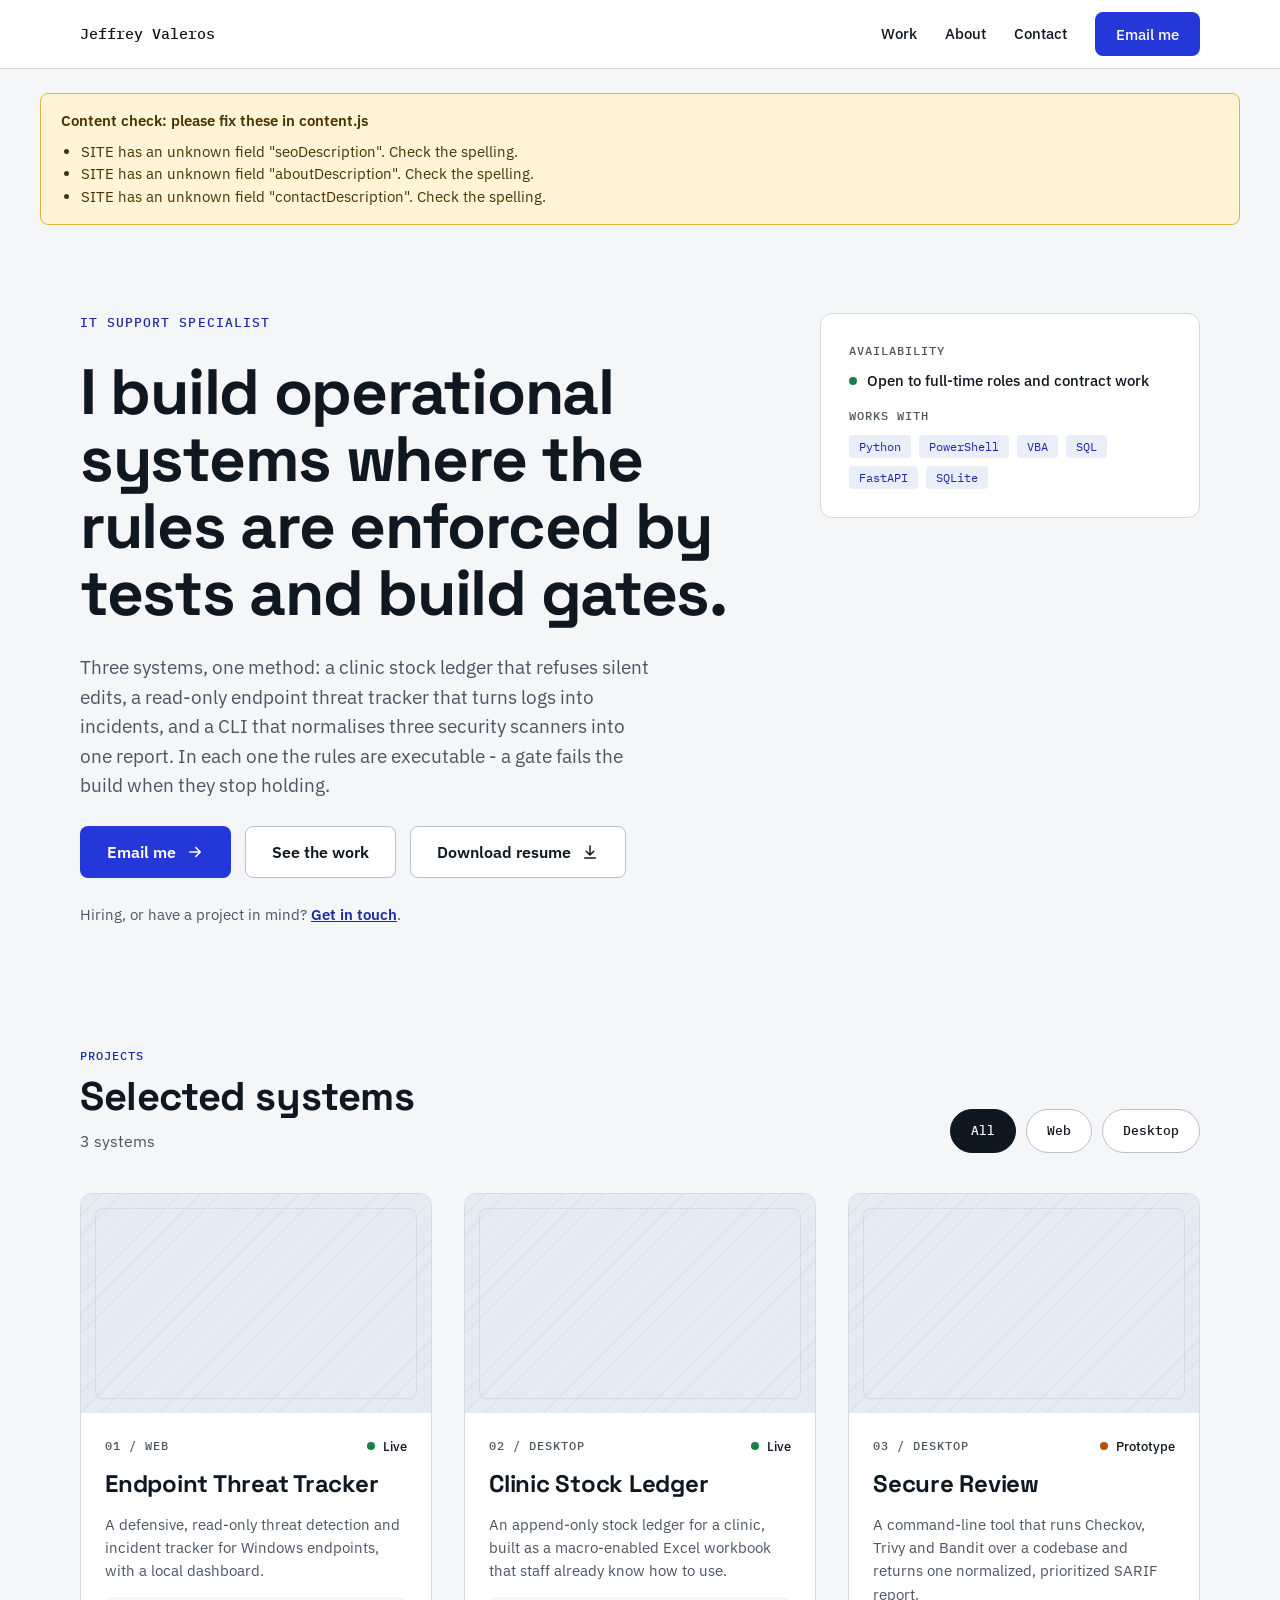
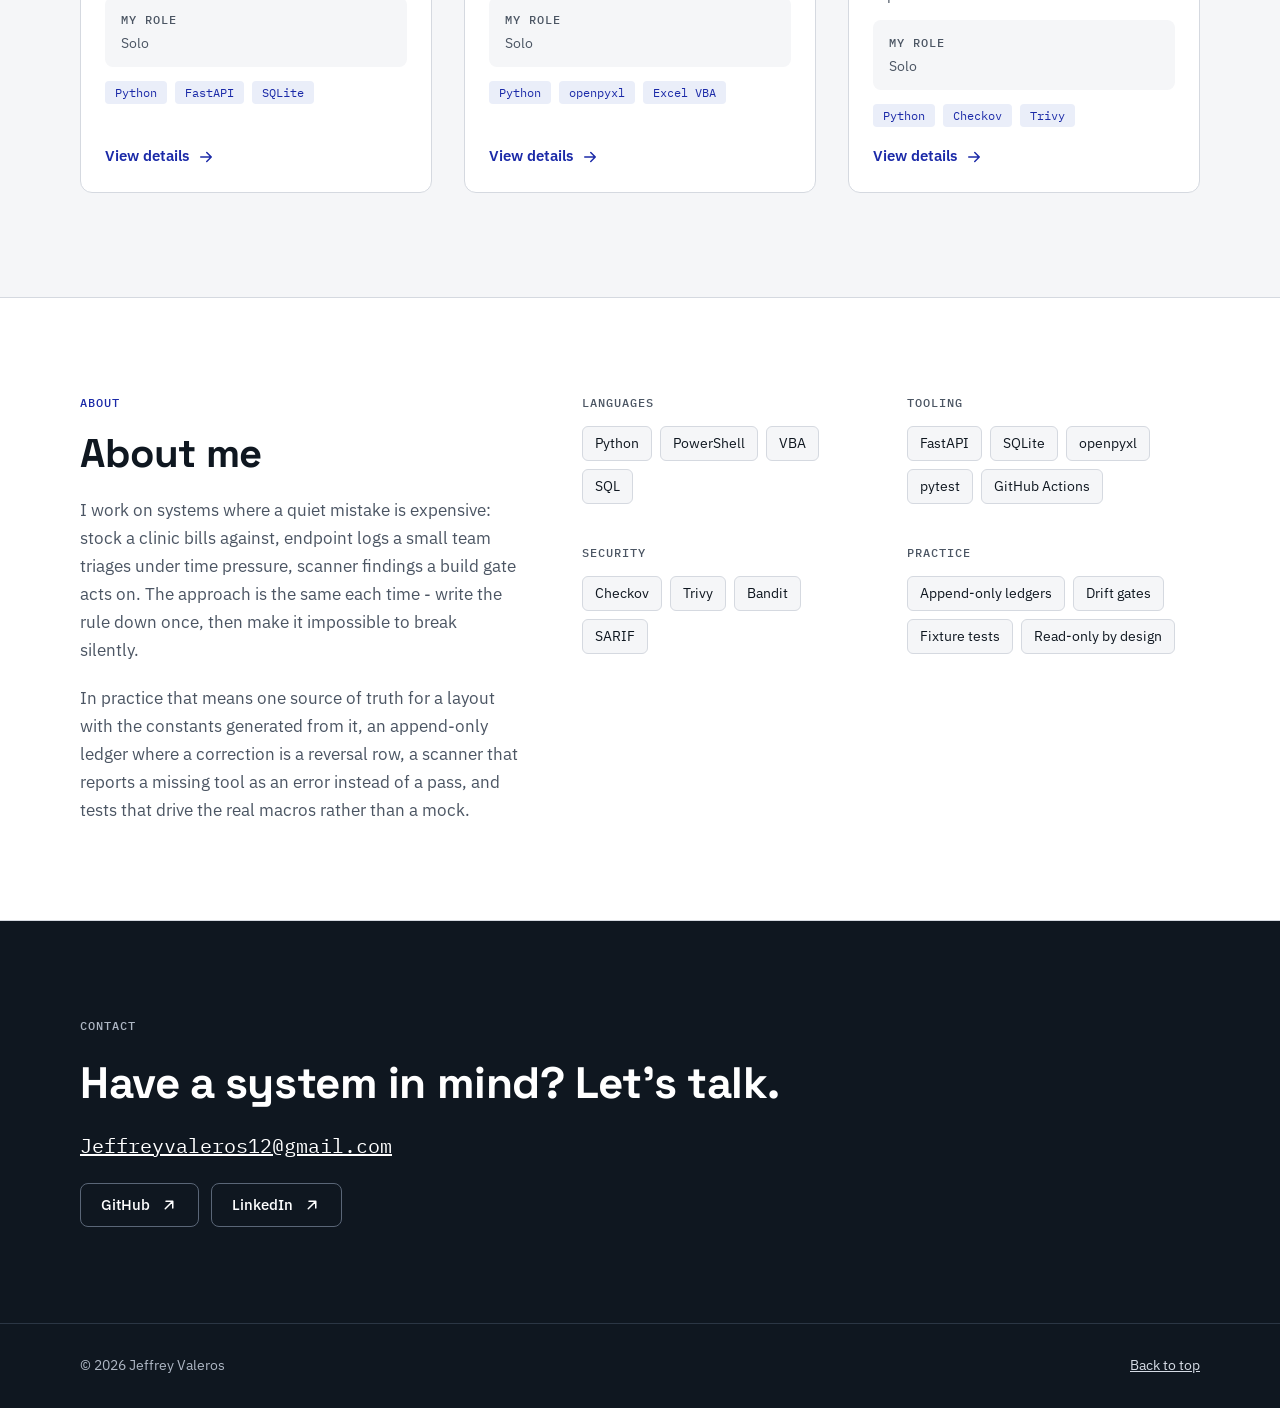
==== commit f40cf62d: "Give the home, about and contact pages search-sized descriptions. The bio ran 379 characters, so sea" ====
--- a/index.html
+++ b/index.html
@@ -8,11 +8,11 @@
      You do not need to edit these by hand unless you never run the build. -->
 <!-- build:meta -->
 <title>Jeffrey Valeros | IT Support Specialist</title>
-<meta name="description" content="I build operational systems where the rules are enforced by tests and build gates. Three systems, one method: a clinic stock ledger that refuses silent edits, a read-only endpoint threat tracker that turns logs into incidents, and a CLI that normalises three security scanners into one report. In each one the rules are executable - a gate fails the build when they stop holding.">
+<meta name="description" content="IT support specialist in Daet, Philippines. I build systems where tests enforce the rules: a clinic stock ledger, an endpoint tracker and a security review CLI.">
 <link rel="canonical" href="https://sketch-debug.github.io/portfolio/">
 <meta property="og:type" content="website">
 <meta property="og:title" content="Jeffrey Valeros | IT Support Specialist">
-<meta property="og:description" content="I build operational systems where the rules are enforced by tests and build gates. Three systems, one method: a clinic stock ledger that refuses silent edits, a read-only endpoint threat tracker that turns logs into incidents, and a CLI that normalises three security scanners into one report. In each one the rules are executable - a gate fails the build when they stop holding.">
+<meta property="og:description" content="IT support specialist in Daet, Philippines. I build systems where tests enforce the rules: a clinic stock ledger, an endpoint tracker and a security review CLI.">
 <meta property="og:url" content="https://sketch-debug.github.io/portfolio/">
 <meta property="og:image" content="https://sketch-debug.github.io/portfolio/images/share.png">
 <meta property="og:image:width" content="1200">
--- a/style.css
+++ b/style.css
@@ -354,9 +354,17 @@
   .site-header.is-open #site-nav { display: flex; }
   #site-nav .nav-link { min-height: 52px; font-size: 17px; border-bottom: 1px solid var(--line); }
   #site-nav .btn { margin-top: 16px; min-height: 52px; font-size: 16px; font-weight: 600; }
-  .hero { padding-top: 40px; padding-bottom: 48px; gap: 36px; }
-  .lead { font-size: 17px; }
+  /* The hero has to fit its three buttons on a small phone without a scroll.
+     That comes from tightening the block, not from dropping the headline or
+     the bio: less padding, tighter gaps, a smaller headline, and the two
+     secondary buttons sharing one row under the primary. */
+  .hero { padding-top: 16px; padding-bottom: 32px; gap: 36px; }
+  .hero__text { gap: 14px; }
+  .hero h1 { font-size: clamp(28px, 7.6vw, 34px); line-height: 1.1; }
+  .lead { font-size: 16px; line-height: 1.5; }
+  .actions { gap: 10px; }
   .actions .btn { flex: 1 1 100%; }
+  .actions .btn--secondary { flex: 1 1 calc(50% - 5px); padding: 0 10px; font-size: 15px; }
   .section { padding-bottom: 56px; gap: 24px; }
   h2.big { font-size: 30px; }
   .band .section, .about .section { padding-top: 56px; padding-bottom: 56px; }
@@ -375,6 +383,14 @@
   .hero__side { flex: 1 1 100%; max-width: none; }
   .pager { grid-template-columns: minmax(0, 1fr); }
   .pager .pager--next { text-align: left; }
+}
+
+/* ---------- Small phones (iPhone SE and older) ---------- */
+@media (max-width: 380px) {
+  .hero { padding-top: 12px; }
+  .hero__text { gap: 12px; }
+  .hero h1 { font-size: 26px; }
+  .lead { font-size: 15px; line-height: 1.45; }
 }
 
 /* ---------- Printing (paper or Save as PDF) ---------- */
